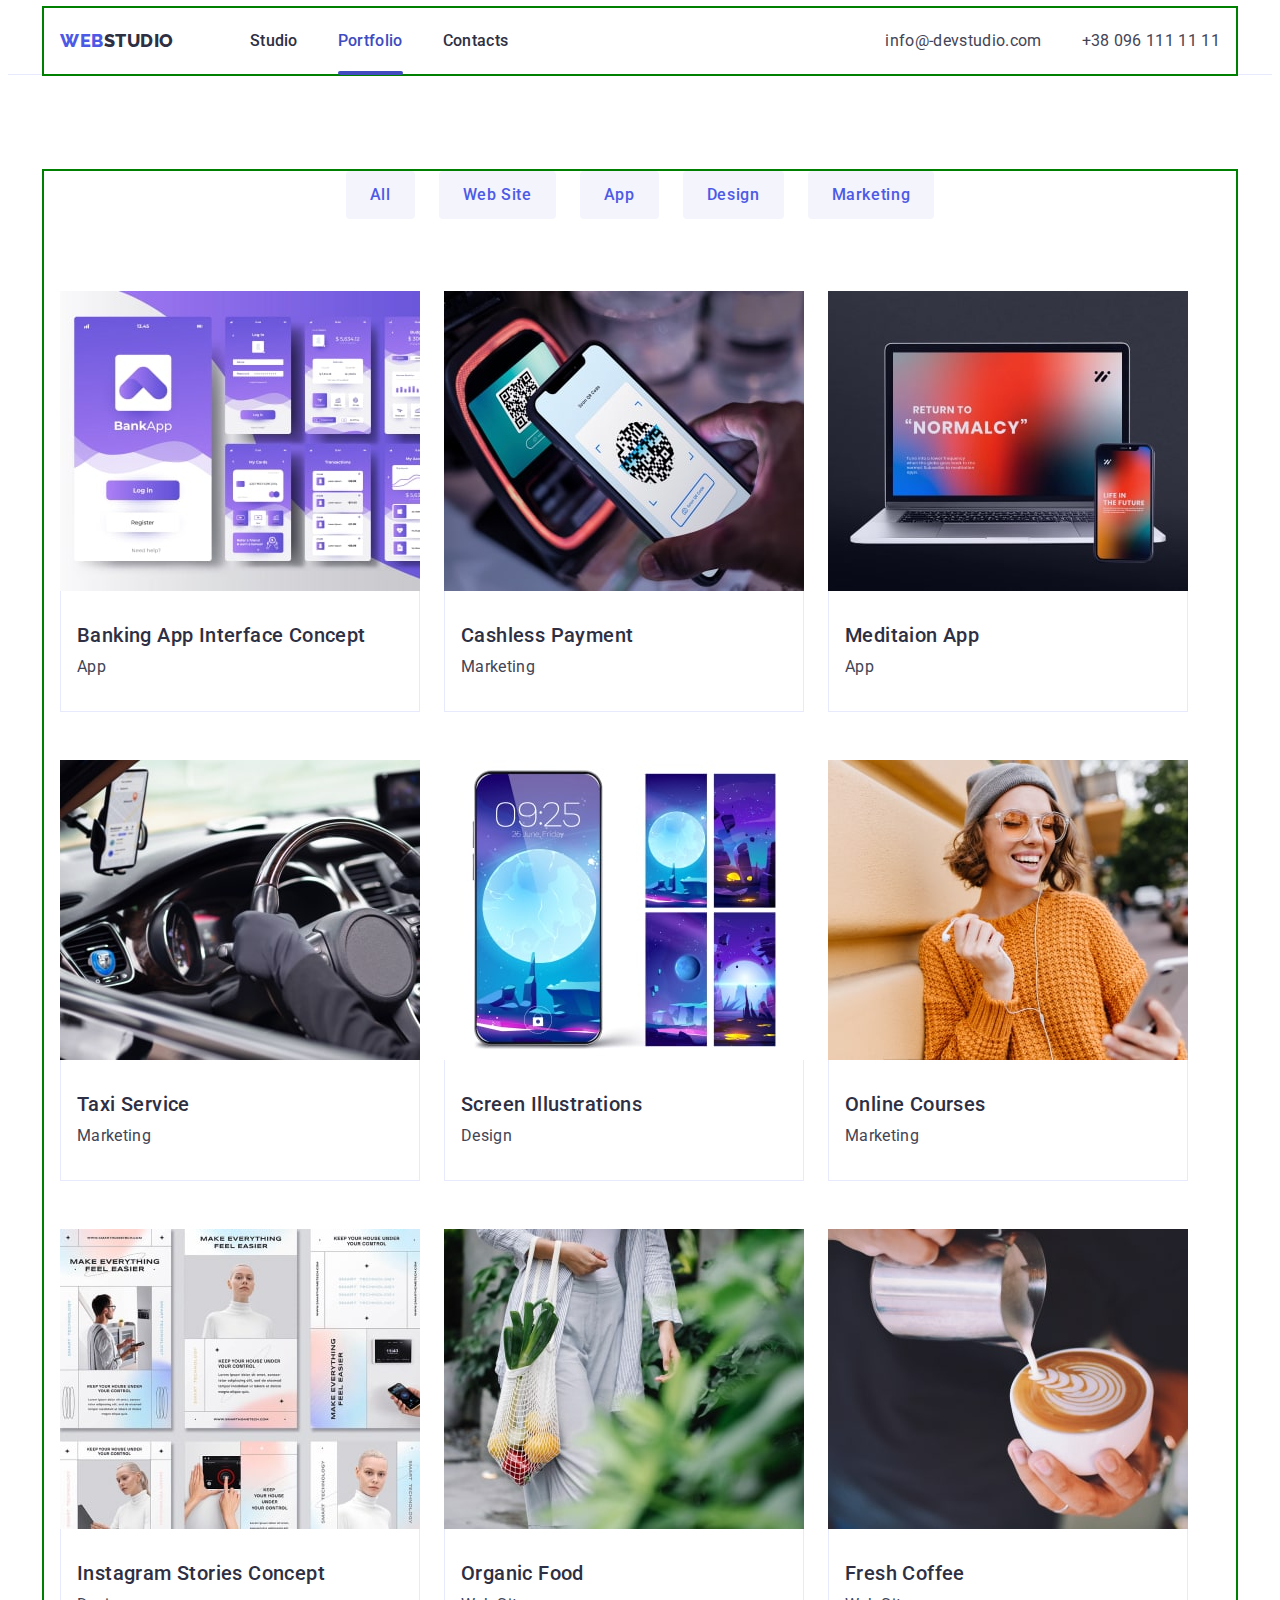
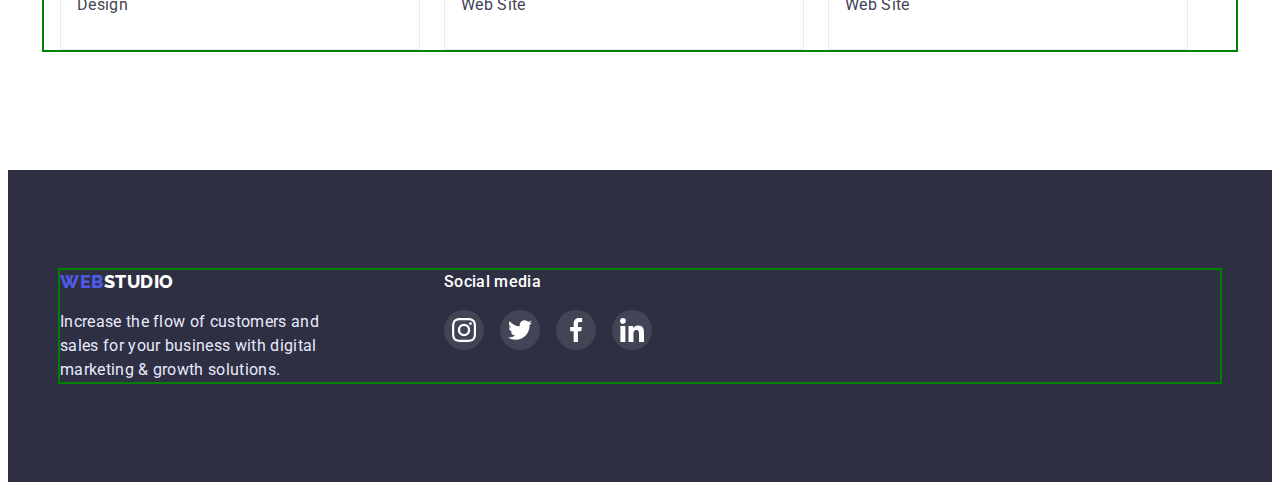
==== portfolio.html @ 38ca559e "footer mob-menu trouble" ====
<!DOCTYPE html>
<html lang="en">
  <head>
    <meta charset="UTF-8" />
    <meta http-equiv="X-UA-Compatible" content="IE=edge" />
    <meta name="viewport" content="width=device-width, initial-scale=1.0" />

    <link rel="preconnect" href="https://fonts.googleapis.com" />
    <link rel="preconnect" href="https://fonts.gstatic.com" crossorigin />
    <link
      href="https://fonts.googleapis.com/css2?family=Raleway:wght@800&family=Roboto:wght@400;500;700;900&display=swap"
      rel="stylesheet"
    />

    <title>PORTFOLIO</title>
    <link
      rel="stylesheet"
      href="https://cdnjs.cloudflare.com/ajax/libs/modern-normalize/1.1.0/modern-normalize.min.css"
      integrity="sha512-wpPYUAdjBVSE4KJnH1VR1HeZfpl1ub8YT/NKx4PuQ5NmX2tKuGu6U/JRp5y+Y8XG2tV+wKQpNHVUX03MfMFn9Q=="
      crossorigin="anonymous"
      referrerpolicy="no-referrer"
    />
    <link
      rel="stylesheet"
      href="https://cdnjs.cloudflare.com/ajax/libs/animate.css/4.1.1/animate.min.css"
    />
    <link rel="stylesheet" href="./css/style.css" />
  </head>

  <body>
    <!------------------------- Header -->
    <header class="header">
      <div class="container header-container">
        <nav class="header-nav">
          <a href="index.html" class="logo"
            >Web<span class="logo-text">Studio</span></a
          >
          <ul class="header-list">
            <li class="header-item">
              <a href="./index.html" class="nav-link">Studio</a>
            </li>
            <li class="header-item">
              <a href="./portfolio.html" class="nav-link active">Portfolio</a>
            </li>
            <li class="header-item">
              <a href="./index.html" class="nav-link">Contacts</a>
            </li>
          </ul>
        </nav>
        <address>
          <ul class="contacts">
            <li class="contacts-item">
              <a
                href="mailto:info@devstudio.com"
                class="contacts-link contacts-mail"
                >info@-devstudio.com</a
              >
            </li>
            <li class="contacts-item">
              <a href="tel:+380961111111" class="contacts-link"
                >+38 096 111 11 11</a
              >
            </li>
          </ul>
        </address>
      </div>
    </header>
    <main>
      <section class="portfolio">
        <!----------------------- Buttons -->
        <div class="container">
          <h1 hidden>our works</h1>
          <ul class="filter-list">
            <li class="filter-item">
              <button type="button" class="filter-btn">All</button>
            </li>
            <li class="filter-item">
              <button type="button" class="filter-btn">Web Site</button>
            </li>
            <li class="filter-item">
              <button type="button" class="filter-btn">App</button>
            </li>
            <li class="filter-item">
              <button type="button" class="filter-btn">Design</button>
            </li>
            <li class="filter-item">
              <button type="button" class="filter-btn">Marketing</button>
            </li>
          </ul>

          <!----------------------- Gallery -->

          <ul class="gallery-list">
            <li class="gallery-item">
              <a>
                <div class="magic-wrapper">
                  <img
                    src="./img/banking-app.jpg"
                    alt="Banking App Interface Concept"
                    width="360"
                    height="300"
                  />
                  <p class="magic-text">
                    14 Stylish and User-Friendly App Design Concepts · Task
                    Manager App · Calorie Tracker App · Exotic Fruit Ecommerce
                    App · Cloud Storage App
                  </p>
                </div>
                <div class="gallery-card">
                  <h2 class="gallery-title">Banking App Interface Concept</h2>
                  <p class="gallery-text">App</p>
                </div>
              </a>
            </li>
            <li class="gallery-item">
              <a>
                <div class="magic-wrapper">
                  <img
                    src="./img/Cashless-Payment.jpg"
                    alt="Cashless Payment"
                    width="360"
                    height="300"
                  />
                  <p class="magic-text">
                    14 Stylish and User-Friendly App Design Concepts · Task
                    Manager App · Calorie Tracker App · Exotic Fruit Ecommerce
                    App · Cloud Storage App
                  </p>
                </div>
                <div class="gallery-card">
                  <h2 class="gallery-title">Cashless Payment</h2>
                  <p class="gallery-text">Marketing</p>
                </div>
              </a>
            </li>
            <li class="gallery-item">
              <a
                ><div class="magic-wrapper">
                  <img
                    src="./img/Meditaion-App.jpg"
                    alt="РMeditaion App"
                    width="360"
                    height="300"
                  />
                  <p class="magic-text">
                    14 Stylish and User-Friendly App Design Concepts · Task
                    Manager App · Calorie Tracker App · Exotic Fruit Ecommerce
                    App · Cloud Storage App
                  </p>
                </div>
                <div class="gallery-card">
                  <h2 class="gallery-title">Meditaion App</h2>
                  <p class="gallery-text">App</p>
                </div>
              </a>
            </li>
            <li class="gallery-item">
              <a
                ><div class="magic-wrapper">
                  <img
                    src="./img/Taxi-Service.jpg"
                    alt="Taxi Service"
                    width="360"
                    height="300"
                  />
                  <p class="magic-text">
                    14 Stylish and User-Friendly App Design Concepts · Task
                    Manager App · Calorie Tracker App · Exotic Fruit Ecommerce
                    App · Cloud Storage App
                  </p>
                </div>
                <div class="gallery-card">
                  <h2 class="gallery-title">Taxi Service</h2>
                  <p class="gallery-text">Marketing</p>
                </div>
              </a>
            </li>
            <li class="gallery-item">
              <a
                ><div class="magic-wrapper">
                  <img
                    src="./img/Screen-Illustrations.jpg"
                    alt="Screen Illustrations"
                    width="360"
                    height="300"
                  />
                  <p class="magic-text">
                    14 Stylish and User-Friendly App Design Concepts · Task
                    Manager App · Calorie Tracker App · Exotic Fruit Ecommerce
                    App · Cloud Storage App
                  </p>
                </div>
                <div class="gallery-card">
                  <h2 class="gallery-title">Screen Illustrations</h2>
                  <p class="gallery-text">Design</p>
                </div>
              </a>
            </li>
            <li class="gallery-item">
              <a
                ><div class="magic-wrapper">
                  <img
                    src="./img/Online-Courses.jpg"
                    alt="Online Courses"
                    width="360"
                    height="300"
                  />
                  <p class="magic-text">
                    14 Stylish and User-Friendly App Design Concepts · Task
                    Manager App · Calorie Tracker App · Exotic Fruit Ecommerce
                    App · Cloud Storage App
                  </p>
                </div>
                <div class="gallery-card">
                  <h2 class="gallery-title">Online Courses</h2>
                  <p class="gallery-text">Marketing</p>
                </div>
              </a>
            </li>
            <li class="gallery-item">
              <a
                ><div class="magic-wrapper">
                  <img
                    src="./img/Instagram-Concept.jpg"
                    alt="Instagram Stories Concept"
                    width="360"
                    height="300"
                  />
                  <p class="magic-text">
                    14 Stylish and User-Friendly App Design Concepts · Task
                    Manager App · Calorie Tracker App · Exotic Fruit Ecommerce
                    App · Cloud Storage App
                  </p>
                </div>
                <div class="gallery-card">
                  <h2 class="gallery-title">Instagram Stories Concept</h2>
                  <p class="gallery-text">Design</p>
                </div>
              </a>
            </li>
            <li class="gallery-item">
              <a
                ><div class="magic-wrapper">
                  <img
                    src="./img/Organic-food.jpg"
                    alt="Organic Food"
                    width="360"
                    height="300"
                  />
                  <p class="magic-text">
                    14 Stylish and User-Friendly App Design Concepts · Task
                    Manager App · Calorie Tracker App · Exotic Fruit Ecommerce
                    App · Cloud Storage App
                  </p>
                </div>
                <div class="gallery-card">
                  <h2 class="gallery-title">Organic Food</h2>
                  <p class="gallery-text">Web Site</p>
                </div>
              </a>
            </li>
            <li class="gallery-item">
              <a
                ><div class="magic-wrapper">
                  <img
                    src="./img/Fresh-Coffee.jpg"
                    alt="Fresh Coffee"
                    width="360"
                    height="300"
                  />
                  <p class="magic-text">
                    14 Stylish and User-Friendly App Design Concepts · Task
                    Manager App · Calorie Tracker App · Exotic Fruit Ecommerce
                    App · Cloud Storage App
                  </p>
                </div>
                <div class="gallery-card">
                  <h2 class="gallery-title">Fresh Coffee</h2>
                  <p class="gallery-text">Web Site</p>
                </div>
              </a>
            </li>
          </ul>
        </div>
      </section>
    </main>
    <!------------------------- Footer -->
    <footer class="footer">
      <div class="container footer-deco">
        <div class="footer-logo-block">
          <a href="index.html" class="logo"
            >Web<span class="footer-logo">Studio</span>
          </a>
          <p class="footer-text">
            Increase the flow of customers and sales for your business with
            digital marketing & growth solutions.
          </p>
        </div>
        <div class="footer-social-block">
          <p class="footer-social">Social media</p>
          <ul class="footer-s-list">
            <li class="footer-s-item">
              <a class="footer-s-link footer-sl-color" href>
                <svg class="footer-s-icon" width="24" height="24">
                  <use href="./img/symbol-defs.svg#icon-instagram"></use>
                </svg>
              </a>
            </li>
            <li class="footer-s-item">
              <a class="footer-s-link footer-sl-color" href>
                <svg class="footer-s-icon" width="24" height="24">
                  <use href="./img/symbol-defs.svg#icon-twitter"></use>
                </svg>
              </a>
            </li>
            <li class="footer-s-item">
              <a class="footer-s-link footer-sl-color" href>
                <svg class="footer-s-icon" width="24" height="24">
                  <use href="./img/symbol-defs.svg#icon-facebook"></use>
                </svg>
              </a>
            </li>
            <li class="footer-s-item">
              <a class="footer-s-link footer-sl-color" href>
                <svg class="footer-s-icon" width="24" height="24">
                  <use href="./img/symbol-defs.svg#icon-linkedin"></use>
                </svg>
              </a>
            </li>
          </ul>
        </div>
      </div>
    </footer>
  </body>
</html>
---- css/style.css ----
h1,
h2,
h3,
h4,
h5,
h6,
p {
  margin: 0;
}
ul {
  margin: 0;
  padding-left: 0;
}
address {
  font-style: normal;
}
img {
  display: block;
  max-width: 100%;
  height: auto;
}
:root {
  --color-special-light: #ffffff;
  --main-bg-color: #2f303a;
  --secondary-bg-color: #f4f4fd;
  --footer-nav-color: #2e2f42;
  --footer-text: #e7e9fc;
  --logo-iris: #4d5ae5;
  --contacts-color: #434455;
  --accent-button: #404bbf;
  --light-slate: #8e8f99;
  --bg-color-footer-icon: rgba(255, 255, 255, 0.1);
  --modal-background: #fcfcfc;
  --input-border: rgba(33, 33, 33, 0.2);
  --input-color-text: rgba(117, 117, 117, 0.5);
  --input-policy-text: rgba(117, 117, 117, 1);
  --input-footer-border: rgba(255, 255, 255, 0.3);
}
body {
  background-color: var(--color-special-light);
  font-family: "Roboto", sans-serif;
  letter-spacing: 0.02em;
  color: var(--contacts-color);
}
.visually-hidden {
  position: absolute;
  width: 1px;
  height: 1px;
  margin: -1px;
  border: 0;
  padding: 0;
  white-space: nowrap;
  clip-path: inset(100%);
  clip: rect(0 0 0 0);
  overflow: hidden;
}
.container {
  width: 100%;
  padding-left: 16px;
  padding-right: 16px;
  margin: 0 auto;
  outline: 2px solid green;
}
.section {
  padding-top: 120px;
  padding-bottom: 120px;
}
.menu-container {
  display: flex;
  flex-direction: column;
  justify-content: space-between;
  height: 100%;
  display: block;
}

/* ---------------- header -------------------------------------- */
.header {
  border-bottom: 1px solid var(--footer-text);
}
.header-container {
  display: flex;
  justify-content: space-between;
  align-items: center;
}
.header-nav > .header-list {
  display: none;
}

.logo {
  font-family: "Raleway", sans-serif;
  font-weight: 800;
  font-size: 18px;
  line-height: 1.33;
  letter-spacing: 0.03em;
  color: var(--logo-iris);
  text-transform: uppercase;
  text-decoration: none;
  margin-right: 76px;
}
.logo-text {
  font-family: "Raleway", sans-serif;
  font-weight: 800;
  font-size: 18px;
  line-height: 1.33;
  letter-spacing: 0.03em;
  color: var(--footer-nav-color);
  text-transform: uppercase;
  text-decoration: none;
}
.header-list {
  list-style: none;
  display: flex;
  align-items: center;
  gap: 40px;
}
.nav-link {
  position: relative;
  display: block;
  padding: 24px 0;
  text-decoration: none;
  font-weight: 500;
  line-height: 1.14;
  letter-spacing: 0.02em;
  color: var(--footer-nav-color);
  transition: color 250ms cubic-bezier(0.32, 0, 0.67, 0);
}
.nav-link:is(:hover, :focus) {
  color: var(--accent-button);
}
.active {
  color: var(--accent-button);
}
.active::after {
  display: block;
  content: "";
  width: 100%;
  height: 4px;
  background-color: var(--accent-button);
  position: absolute;
  bottom: -1px;
  border-radius: 2px;
}
.nav-link.active {
  color: var(--accent-button);
}
address {
  display: none;
}
.contacts {
  list-style: none;
  display: flex;
  align-items: center;
}
.contacts-link {
  text-decoration: none;
  color: var(--contacts-color);
  font-weight: 400;
  line-height: 1.5;
  transition: color 250ms cubic-bezier(0.32, 0, 0.67, 0);
}
.contacts-link:is(:hover, :focus) {
  color: var(--accent-button);
}
.contacts-mail {
  margin-right: 40px;
}
/* ------------------- mobile menu ------------ */
.mobile-menu {
  width: 32px;
  height: 22px;
  background-color: transparent;
  border: none;
}
.mobile-menu-icon {
  stroke: var(--footer-nav-color);
  width: 32px;
  height: 22px;
}
.mobile-menu {
}
.mobile-menu-icon {
}
.header-menu {
  width: 100%;
  height: 100%;
  background-color: var(--color-special-light);
  position: fixed;
  top: 0;
  padding-top: 24px;
  padding-bottom: 24px;
}
.header-menu-close {
  position: absolute;
  cursor: pointer;
  top: 24px;
  right: 24px;
  width: 24px;
  height: 24px;
  background-color: var(--footer-text);
  border: 1px solid rgba(0, 0, 0, 0.1);
  border-radius: 50%;
  display: flex;
  align-items: center;
  justify-content: center;
  margin-left: auto;
  margin-bottom: 32px;
  transition: background-color 250ms cubic-bezier(0.32, 0, 0.67, 0);
}
.icon-close {
  transition: fill 250ms cubic-bezier(0.32, 0, 0.67, 0);
}
.header-menu-close:is(:hover, :focus) {
  background-color: var(--accent-button);
}
.header-menu-close:is(:hover, :focus) .icon-close {
  fill: var(--color-special-light);
}
.header-menu-list {
  list-style: none;
  display: flex;
  flex-direction: column;
  align-items: flex-start;
  margin-top: 80px;
  margin-left: 40px;
  gap: 40px;
  color: var(--contacts-color);
}
.header-menu-item {
  font-weight: 700;
  font-size: 36px;
  line-height: 1.11;
  letter-spacing: 0.02em;
  text-transform: capitalize;
}
.nav-link {
}
.active {
}
.menu-contacts {
  list-style: none;
  text-decoration: none;
  display: flex;
  flex-direction: column;
  align-items: flex-start;
  margin-top: 284px;
  margin-left: 40px;
  gap: 40px;
}
.menu-contacts-item {
  list-style: none;
  text-decoration: none;
  width: 100%;
}
.menu-contacts-link {
  text-decoration: none;
  color: var(--contacts-color);
  font-weight: 700;
  font-size: 36px;
  line-height: 1.11;
  letter-spacing: 0.02em;
  text-transform: capitalize;
  transition: color 250ms cubic-bezier(0.32, 0, 0.67, 0);
}
.menu-contacts-mail {
  font-weight: 500;
  font-size: 20px;
  line-height: 1.2;
  letter-spacing: 0.02em;
}
.contacts-link {
}
.menu-social-list {
  display: flex;
  list-style: none;
  text-decoration: none;
  justify-content: space-around;
  height: 40px;
  margin-top: 48px;
}
.menu-social-item {
}
.menu-social-link {
  text-decoration: none;
  height: 40px;
  width: 40px;
  display: inline-flex;
  justify-content: center;
  align-items: center;
  border-radius: 50%;
  background-color: rgba(255, 255, 255, 0.1);
  transition: background-color 250ms cubic-bezier(0.32, 0, 0.67, 0);
}
.menu-sl-color {
  background-color: var(--logo-iris);
  transition: background-color 250ms cubic-bezier(0.32, 0, 0.67, 0);
}
.social-icon-menu {
  fill: var(--color-special-light);
}
.menu-sl-color:is(:hover, :focus) {
  background-color: var(--accent-button);
}

/* ---------------footer------------- */

.footer {
  background-color: var(--footer-nav-color);
  padding: 96px 15px;
}
.footer-deco {
  display: flex;
  flex-direction: column;
  gap: 72px;
}
.footer-logo {
  font-family: "Raleway", sans-serif;
  font-weight: 800;
  font-size: 18px;
  line-height: 1.33;
  letter-spacing: 0.03em;
  color: var(--color-special-light);
  text-transform: uppercase;
  text-decoration: none;
}
.footer-text {
  line-height: 1.5;
  letter-spacing: 0.02em;
  color: var(--footer-text);
  width: 264px;
  margin-top: 16px;
}
.footer-logo-block {
  display: flex;
  align-items: flex-start;
  flex-direction: column;
  align-items: center;
}
.footer-logo-block > .logo {
  margin: 0 auto;
}
.footer-social-block {
  margin: 0 auto;
}
.footer-social {
  font-weight: 500;
  line-height: 1.5;
  color: var(--color-special-light);
  text-align: center;
}
.footer-s-list {
  display: flex;
  list-style: none;
  text-decoration: none;
  margin-top: 16px;
  gap: 16px;
}
.footer-s-link {
  text-decoration: none;
  height: 40px;
  width: 40px;
  display: inline-flex;
  justify-content: center;
  align-items: center;
  border-radius: 50%;
  background-color: rgba(255, 255, 255, 0.1);
  transition: background-color 250ms cubic-bezier(0.32, 0, 0.67, 0);
}
.footer-s-icon {
  fill: var(--color-special-light);
}

.footer-s-link:is(:hover, :focus) {
  background-color: #31d0aa;
}
.footer-field {
  display: flex;
  flex-direction: column;
  margin: 0 auto;
  width: 100%;
  gap: 16px;
}
.form-submit {
  display: flex;
  flex-direction: column;
  gap: 24px;
}

.footer-input {
  width: 100%;
  height: 40px;
  border: 1px solid var(--input-footer-border);
  border-radius: 4px;
  font-weight: 400;
  font-size: 12px;
  line-height: 2;
  letter-spacing: 0.04em;
  color: rgba(255, 255, 255, 0.6);
  background-color: transparent;
  padding-left: 16px;
  outline: transparent;
}
.footer-input::placeholder {
  font-weight: 400;
  font-size: 12px;
  line-height: 2;
  letter-spacing: 0.04em;
  color: rgba(255, 255, 255, 0.6);
}
.footer-btn {
  font-family: "Roboto", sans-serif;
  font-style: normal;
  font-weight: 500;
  font-size: 16px;
  line-height: 1.5;
  letter-spacing: 0.04em;
  width: 165px;
  height: 40px;
  color: var(--color-special-light);
  background: var(--logo-iris);
  cursor: pointer;
  border: none;
  padding: 8px 24px;
  border-radius: 4px;
  display: flex;
  flex-direction: row;
  margin: 0 auto;
  gap: 16px;
  transition: background 250ms cubic-bezier(0.32, 0, 0.67, 0);
  text-align: center;
}
.footer-btn:is(:hover, :focus) {
  background: var(--accent-button);
}

.footer-btn-icon {
}
.icon-tlgrm {
  fill: var(--color-special-light);
}
/* --------------- gallery ----------- */

.portfolio {
  padding-bottom: 120px;
  padding-top: 96px;
}
.filter-list {
  list-style: none;
  text-decoration: none;
  display: flex;
  gap: 24px;
  margin-bottom: 72px;
  justify-content: center;
}
.filter-btn {
  font-family: "Roboto", sans-serif;
  font-style: normal;
  font-weight: 500;
  font-size: 16px;
  line-height: 1.5;
  letter-spacing: 0.04em;
  color: #4d5ae5;
  background: #f4f4fd;
  border: none;
  border-radius: 4px;
  padding: 12px 24px;
  cursor: pointer;
  transition: color, box-shadow,
    background-color 250ms cubic-bezier(0.32, 0, 0.67, 0);
}
.filter-btn:is(:hover, :focus) {
  background-color: var(--accent-button);
  color: var(--color-special-light);
  box-shadow: 0px 3px 1px rgba(0, 0, 0, 0.1), 0px 2px 1px rgba(0, 0, 0, 0.08),
    0px 2px 2px rgba(0, 0, 0, 0.12);
}
.gallery-item {
  transition: box-shadow 250ms cubic-bezier(0.32, 0, 0.67, 0);
}
.gallery-item:hover .magic-text {
  transform: translateY(0);
  transition: transform 250ms cubic-bezier(0.32, 0, 0.67, 0);
}
.gallery-item:hover {
  box-shadow: 0px 1px 6px rgba(46, 47, 66, 0.08),
    0px 1px 1px rgba(46, 47, 66, 0.16), 0px 2px 1px rgba(46, 47, 66, 0.08);
}
.magic-wrapper {
  position: relative;
  overflow: hidden;
}
.magic-text {
  position: absolute;
  top: 0;
  line-height: 1.5;
  letter-spacing: 0.02em;
  color: var(--secondary-bg-color);
  background-color: var(--logo-iris);
  background-blend-mode: soft-light;
  padding: 40px 32px;
  height: 100%;
  transform: translateY(100%);
  transition: transform 250ms cubic-bezier(0.4, 0, 0.2, 1);
  overflow: auto;
  /* transition-timing-function: cubic-bezier(0.4, 0, 0.2, 1); */
}

.gallery-list {
  list-style: none;
  display: flex;
  flex-wrap: wrap;
  gap: 24px;
}
.gallery-item:nth-child(n + 4) {
  margin-top: 24px;
}
.gallery-title {
  font-weight: 500;
  font-size: 20px;
  line-height: 1.2;
  letter-spacing: 0.02em;
  color: var(--footer-nav-color);
  margin-bottom: 8px;
}
.gallery-text {
  line-height: 1.5;
  color: var(--contacts-color);
}
.gallery-card {
  padding: 32px 0 32px 16px;
  border: 1px solid var(--footer-text);
  border-top: none;
}

/* -------------------------- Hero ------------------------------------ */

.hero {
  width: 428px;
  height: 432px;
  margin-left: auto;
  margin-right: auto;
  background-image: linear-gradient(
      0deg,
      rgba(46, 47, 66, 0.7),
      rgba(46, 47, 66, 0.7)
    ),
    url(../img/bg-mob-1.jpeg);
  background-color: var(--footer-nav-color);
  background-repeat: no-repeat;
  background-size: cover;
  background-position: center;
  padding: 112px 0;
}
@media (min-device-pixel-ratio: 2),
  (min-resolution: 192dpi),
  (min-resolution: 2dppx) {
  .hero {
    background-image: linear-gradient(
        0deg,
        rgba(46, 47, 66, 0.7),
        rgba(46, 47, 66, 0.7)
      ),
      url(../img/bg-mob-2.jpeg);
  }
}

.hero-title {
  font-weight: 700;
  font-size: 36px;
  line-height: 1.11;
  letter-spacing: 0.02em;
  color: var(--color-special-light);
  width: 320px;
  text-align: center;
  text-transform: capitalize;
  margin-left: auto;
  margin-right: auto;
  margin-bottom: 72px;
}
.hero-btn {
  font-family: "Roboto", sans-serif;
  font-style: normal;
  font-weight: 500;
  font-size: 16px;
  line-height: 1.5;
  letter-spacing: 0.04em;
  color: var(--color-special-light);
  background: var(--logo-iris);
  cursor: pointer;
  border: none;
  padding: 16px 32px;
  border-radius: 4px;
  display: block;
  margin: 0 auto;
  transition: background 250ms cubic-bezier(0.32, 0, 0.67, 0);
}
.hero-btn:is(:hover, :focus) {
  background: var(--accent-button);
}
/* ---------- features -------------- */

.features-list {
  display: flex;
  flex-direction: column;
  gap: 72px;
}
.features-item {
  list-style: none;
  width: 100%;
}
.features-title {
  margin: 0 auto;
  margin-bottom: 8px;
  font-weight: 700;
  font-size: 36px;
  line-height: 1.11;
  letter-spacing: 0.02em;
  color: var(--footer-nav-color);
  text-align: center;
}
.features-text {
  font-weight: 500;
  font-size: 16px;
  line-height: 1.5;
  letter-spacing: 0.02em;
  color: var(--contacts-color);
}

/* ------------ services ----------- */

.services {
  padding-bottom: 120px;
}
.title {
  font-weight: 700;
  font-size: 36px;
  line-height: 1.11;
  letter-spacing: 0.02em;
  color: var(--footer-nav-color);
  margin-bottom: 72px;
  text-align: center;
}
.services-list {
  list-style: none;
  text-decoration: none;
  display: flex;
  justify-content: space-between;
}

/*------------------ team ------------*/

.team {
  background: var(--secondary-bg-color);
  padding-top: 96px;
  padding-bottom: 128px;
}
.team-list {
  text-decoration: none;
  list-style: none;
  display: flex;
  /* ------m0-m1-------- */
  flex-direction: column;
  justify-content: space-between;
  gap: 72px;
}
.team-item {
  max-width: 264px;
  max-height: 428px;
  background: var(--color-special-light);
  box-shadow: 0px 1px 6px rgba(46, 47, 66, 0.08),
    0px 1px 1px rgba(46, 47, 66, 0.16), 0px 2px 1px rgba(46, 47, 66, 0.08);
  border-radius: 0px 0px 4px 4px;
  margin: 0 auto;
}
.team-img {
  align-items: center;
}
.team-text {
  padding: 32px 16px;
}
.team-names {
  font-weight: 500;
  font-size: 20px;
  line-height: 1.2;
  letter-spacing: 0.02em;
  color: var(--footer-nav-color);
  margin-bottom: 8px;
  text-align: center;
}
.team-prof {
  line-height: 1.5;
  letter-spacing: 0.02em;
  text-align: center;
  margin-bottom: 8px;
}
.social-list {
  display: flex;
  list-style: none;
  text-decoration: none;
  justify-content: space-between;
  height: 40px;
  gap: 24px;
}

.social-link {
  text-decoration: none;
  height: 40px;
  width: 40px;
  display: inline-flex;
  justify-content: center;
  align-items: center;
  border-radius: 50%;
  /* background-color: var(--logo-iris); */
}
.team-sl-color {
  background-color: var(--logo-iris);
  transition: background-color 250ms cubic-bezier(0.32, 0, 0.67, 0);
}

.social-icon {
  fill: var(--color-special-light);
}
.team-sl-color:is(:hover, :focus) {
  background-color: var(--accent-button);
}

/*------------------ Customers --------- */
.customers {
  padding-top: 96px;
  padding-bottom: 96px;
}
.customers-list {
  display: flex;
  flex-wrap: wrap;
  row-gap: 72px;
  column-gap: 16px;
  list-style: none;
  text-decoration: none;
  justify-content: center;
}
.cust-beauty {
  width: 190px;
  height: 88px;
  display: flex;
  justify-content: center;
  align-items: center;
  border: 1px solid var(--light-slate);
  border-radius: 4px;
  transition: border-color 250ms cubic-bezier(0.32, 0, 0.67, 0);
}
.cust-icons {
  fill: var(--light-slate);
  transition: fill 250ms cubic-bezier(0.32, 0, 0.67, 0);
}
.cust-beauty:is(:hover, :focus) {
  border-color: var(--accent-button);
}
.cust-beauty:is(:hover, :focus) .cust-icons {
  fill: var(--accent-button);
}

/* -------------------modal--------------------------- */
.backdrop {
  position: fixed;
  top: 0;
  width: 100%;
  height: 100%;
  background-color: rgba(46, 47, 66, 0.4);
  transition: opacity 250ms cubic-bezier(0.32, 0, 0.67, 0),
    visibility 250ms cubic-bezier(0.32, 0, 0.67, 0);
}

.modal {
  position: absolute;

  top: 50%;
  left: 50%;
  transform: translate(-50%, -50%) scale(1);
  transition: transform 250ms cubic-bezier(0.32, 0, 0.67, 0);
  width: 408px;
  height: 584px;
  background-color: var(--modal-background);
  border-radius: 4px;
  padding: 72px 24px 24px 24px;
  color: var(--light-slate);
}
.backdrop.is-hidden .modal {
  transform: translate(-50%, -50%) scale(0);
}
.modal-close {
  position: absolute;
  cursor: pointer;
  top: 24px;
  right: 24px;
  width: 24px;
  height: 24px;
  background-color: var(--footer-text);
  border: 1px solid rgba(0, 0, 0, 0.1);
  border-radius: 50%;
  display: flex;
  align-items: center;
  justify-content: center;
  margin-left: auto;
  transition: background-color 250ms cubic-bezier(0.32, 0, 0.67, 0);
}
.icon-close {
  transition: fill 250ms cubic-bezier(0.32, 0, 0.67, 0);
}
.is-hidden {
  opacity: 0;
  visibility: hidden;
  pointer-events: none;
}
.modal-close:is(:hover, :focus) {
  background-color: var(--accent-button);
}
.modal-close:is(:hover, :focus) .icon-close {
  fill: var(--color-special-light);
}
.modal-title {
  font-weight: 500;
  line-height: 1.5;
  text-align: center;
  letter-spacing: 0.02em;
  color: var(--footer-nav-color);
  margin-bottom: 16px;
}
.modal-field {
  margin-bottom: 8px;
}
.modal-label {
  display: block;
}
.modal-lable,
.modal-comment {
  font-size: 12px;
  line-height: 1.17;
  letter-spacing: 0.04em;
  color: var(--light-slate);
  margin-bottom: 4px;
}
.modal-input {
  width: 100%;
  height: 40px;
  border: 1px solid var(--input-border);
  border-radius: 4px;
  background-color: transparent;
  padding-left: 38px;
  outline: transparent;
}
.modal-input:focus {
  border-color: var(--logo-iris);
}
.modal-input:focus + .modal-icon {
  fill: var(--logo-iris);
}
.modal-input::placeholder,
.modal-textarea::placeholder {
  font-family: "Roboto";
  font-style: normal;
  font-weight: 400;
  font-size: 12px;
  line-height: 1.33;
  letter-spacing: 0.04em;
  color: var(--input-color-text);
}
.modal-textarea {
  display: block;
  margin-bottom: 16px;
  width: 100%;
  height: 120px;
  border: 1px solid var(--input-border);
  border-radius: 4px;
  background-color: transparent;
  padding-left: 16px;
  padding-top: 8px;
  outline: transparent;
  resize: none;
}
.modal-textarea:focus {
  border-color: var(--logo-iris);
  fill: var(--logo-iris);
  transition: background-color 250ms cubic-bezier(0.32, 0, 0.67, 0);
}
.policy-link {
  list-style: none;
  text-decoration: underline;
  margin-left: 4px;
  color: var(--logo-iris);
}
.input-wrap {
  position: relative;
}
.modal-icon-person:hover {
  fill: var(--logo-iris);
  transition: fill 250ms cubic-bezier(0.32, 0, 0.67, 0);
}
.modal-icon-phone:hover {
  fill: var(--logo-iris);
  transition: fill 250ms cubic-bezier(0.32, 0, 0.67, 0);
}
.modal-icon-letter:hover {
  fill: var(--logo-iris);
  transition: fill 250ms cubic-bezier(0.32, 0, 0.67, 0);
}
.modal-icon-person {
  position: absolute;
  left: 16px;
  top: 50%;
  transform: translateY(-50%);
  fill: var(--footer-nav-color);
}
.modal-icon-phone {
  position: absolute;
  left: 16px;
  top: 50%;
  transform: translateY(-50%);
  fill: var(--footer-nav-color);
}
.modal-icon-letter {
  position: absolute;
  left: 16px;
  top: 50%;
  transform: translateY(-50%);
  fill: var(--footer-nav-color);
}
.modal-submit {
  font-style: normal;
  font-weight: 500;
  font-size: 16px;
  line-height: 1.88;
  letter-spacing: 0.04em;
  color: var(--color-special-light);
  background: var(--logo-iris);
  cursor: pointer;
  border: none;
  width: 169px;
  min-height: 56px;
  padding: 16px 32px;
  border-radius: 4px;
  display: block;
  margin: 0 auto;
  box-shadow: 0px 4px 4px rgba(0, 0, 0, 0.15);
  text-align: center;
  /* margin-bottom: 24px; */
  /* align-items: center; */
}
.modal-submit:is(:hover, :focus) {
  color: var(--color-special-light);
  background: var(--accent-button);
  transition: transform 250ms cubic-bezier(0.32, 0, 0.67, 0);
}
.policy-text {
  box-sizing: border-box;
  font-size: 12px;
  line-height: 1.33;
  letter-spacing: 0.04em;
  color: var(--input-policy-text);
  display: flex;
}
.policy-text span {
  width: 16px;
  height: 16px;
  border: 1.25px solid var(--footer-nav-color);
  border-radius: 2px;
  margin-right: 8px;
  display: flex;
  align-items: center;
  justify-content: center;
  fill: transparent;
}
.modal-check:checked + .policy-text span {
  border: none;
  background-color: var(--logo-iris);
  fill: var(--secondary-bg-color);
}
.modal-check:focus + .policy-text span {
  border-color: var(--logo-iris);
}
@media screen and (min-width: 480px) {
  .container {
    max-width: 460px;
  }
  .header-nav > .header-list {
    display: none;
  }
  address {
    display: none;
  }
  .services {
    display: none;
  }
}

@media screen and (min-width: 768px) {
  .container {
    max-width: 768px;
  }
  .header-nav > .header-list {
    display: block;
    display: flex;
    align-items: center;
    justify-content: space-between;
  }
  address {
    display: block;
  }
  /* hero */
  .hero {
    min-width: 768px;
    height: 436px;
    background-image: linear-gradient(
        0deg,
        rgba(46, 47, 66, 0.7),
        rgba(46, 47, 66, 0.7)
      ),
      url(../img/hero-bg-tablet1.jpeg);
  }
  @media (min-device-pixel-ratio: 2),
    (min-resolution: 192dpi),
    (min-resolution: 2dppx) {
    .hero {
      background-image: linear-gradient(
          0deg,
          rgba(46, 47, 66, 0.7),
          rgba(46, 47, 66, 0.7)
        ),
        url(../img/hero-bg-tablet2.jpeg);
    }
  }
  .hero-title {
    font-size: 56px;
    line-height: 1.07;
    width: 496px;
    margin-bottom: 40px;
  }
  /* features tablet */
  .features-list {
    flex-wrap: wrap;
    flex-direction: row;
    column-gap: 24px;
    row-gap: 72px;
  }
  .features-item {
    width: 356px;
  }
  .features-title {
    text-align: start;
  }
  .services {
    display: none;
  }
  /* customers tablet */
  .transform-version {
    max-width: 584px;
  }

  .customers-list {
    min-width: 552px;
  }
  .cust-beauty {
    width: 168px;
    height: 88px;
  }
  /* team tablet */
  .team {
    padding-bottom: 104px;
  }
  .team-list {
    flex-wrap: wrap;
    flex-direction: row;
    justify-content: center;
    row-gap: 64px;
    column-gap: 24px;
    margin-right: 0;
    margin-left: 0;
  }
  .team-item {
    margin: 0;
  }
  /* footer */
  .footer {
    padding-top: 96px;
    padding-bottom: 96px;
  }
  .footer-deco {
    flex-direction: row;
    flex-wrap: wrap;
    row-gap: 72px;
    column-gap: 24px;
    padding-left: 108px;
  }
  .footer-logo-block {
    display: flex;
    align-items: flex-start;
    flex-direction: column;
    align-items: start;
    width: 264px;
  }
  .footer-logo-block > .logo {
    margin: 0;
  }
  .footer-social-block {
    width: 208px;
    margin: 0;
  }
  .footer-social {
    text-align: start;
  }
  .footer-field {
    width: 453px;
    margin: 0;
  }
  .form-submit {
    flex-direction: row;
    gap: 24px;
  }
}

@media screen and (min-width: 1199px) {
  .container {
    max-width: 1160px;
  }
  .header-nav {
    display: block;
    display: flex;
    align-items: center;
    justify-content: space-between;
  }
  address {
    display: block;
  }
  /* hero */
  .hero {
    width: 1440px;
    height: 600px;
    margin-left: auto;
    margin-right: auto;
    background-image: linear-gradient(
        0deg,
        rgba(46, 47, 66, 0.7),
        rgba(46, 47, 66, 0.7)
      ),
      url(../img/bg-mob-1.jpeg);
    @media (min-device-pixel-ratio: 2),
      (min-resolution: 192dpi),
      (min-resolution: 2dppx) {
      .hero {
        background-image: linear-gradient(
            0deg,
            rgba(46, 47, 66, 0.7),
            rgba(46, 47, 66, 0.7)
          ),
          url(../img/people-office-2x.jpeg);
      }
    }
    background-color: var(--footer-nav-color);
    background-repeat: no-repeat;
    background-size: cover;
    background-position: center;
    padding: 188px 0;
  }
  /* features desk */
  .features-list {
    flex-wrap: nowrap;
    flex-direction: row;
    column-gap: 24px;
  }
  .features-item {
    width: 264px;
  }
  .features-item::before {
    display: block;
    content: "";
    height: 112px;
    background-color: var(--secondary-bg-color);
    background-size: 64px 64px;
    background-repeat: no-repeat;
    background-position: center;
  }
  .icon-antenna::before {
    background-image: url(../img/antenna.svg);
  }
  .icon-clock::before {
    background-image: url(../img/clock.svg);
  }
  .icon-diagram::before {
    background-image: url(../img/diagram.svg);
  }
  .icon-astronaut::before {
    background-image: url(../img/astronaut.svg);
  }
  .features-title {
    text-align: start;
    margin: 8px auto;
    font-weight: 500;
    font-size: 20px;
    line-height: 1.2;
    letter-spacing: 0.02em;
  }
  .features-text {
    font-weight: 400;
    line-height: 1.5;
    letter-spacing: 0.02em;
    margin-top: 8px;
  }
  .services {
    display: block;
  }
  /* customers desk */
  .customers {
    padding-top: 120px;
    padding-bottom: 120px;
  }
  .customers-list {
    justify-content: space-between;
  }
  .cust-beauty {
    width: 168px;
    height: 88px;
  }
  /* team desk */
  .team {
    padding-top: 120px;
    padding-bottom: 120px;
  }
  .team-list {
    flex-wrap: wrap;
    flex-direction: row;
    justify-content: center;
    gap: 24px;
    margin: 0 auto;
  }
  /* footer */
  .footer {
    padding-top: 100px;
    padding-bottom: 100px;
  }
  .footer-deco {
    flex-direction: row;
    padding: 0;
    gap: 80px;
  }
  .footer-logo-block {
    margin-right: 40px;
  }
  .footer-text {
    font-size: 16px;
  }
}
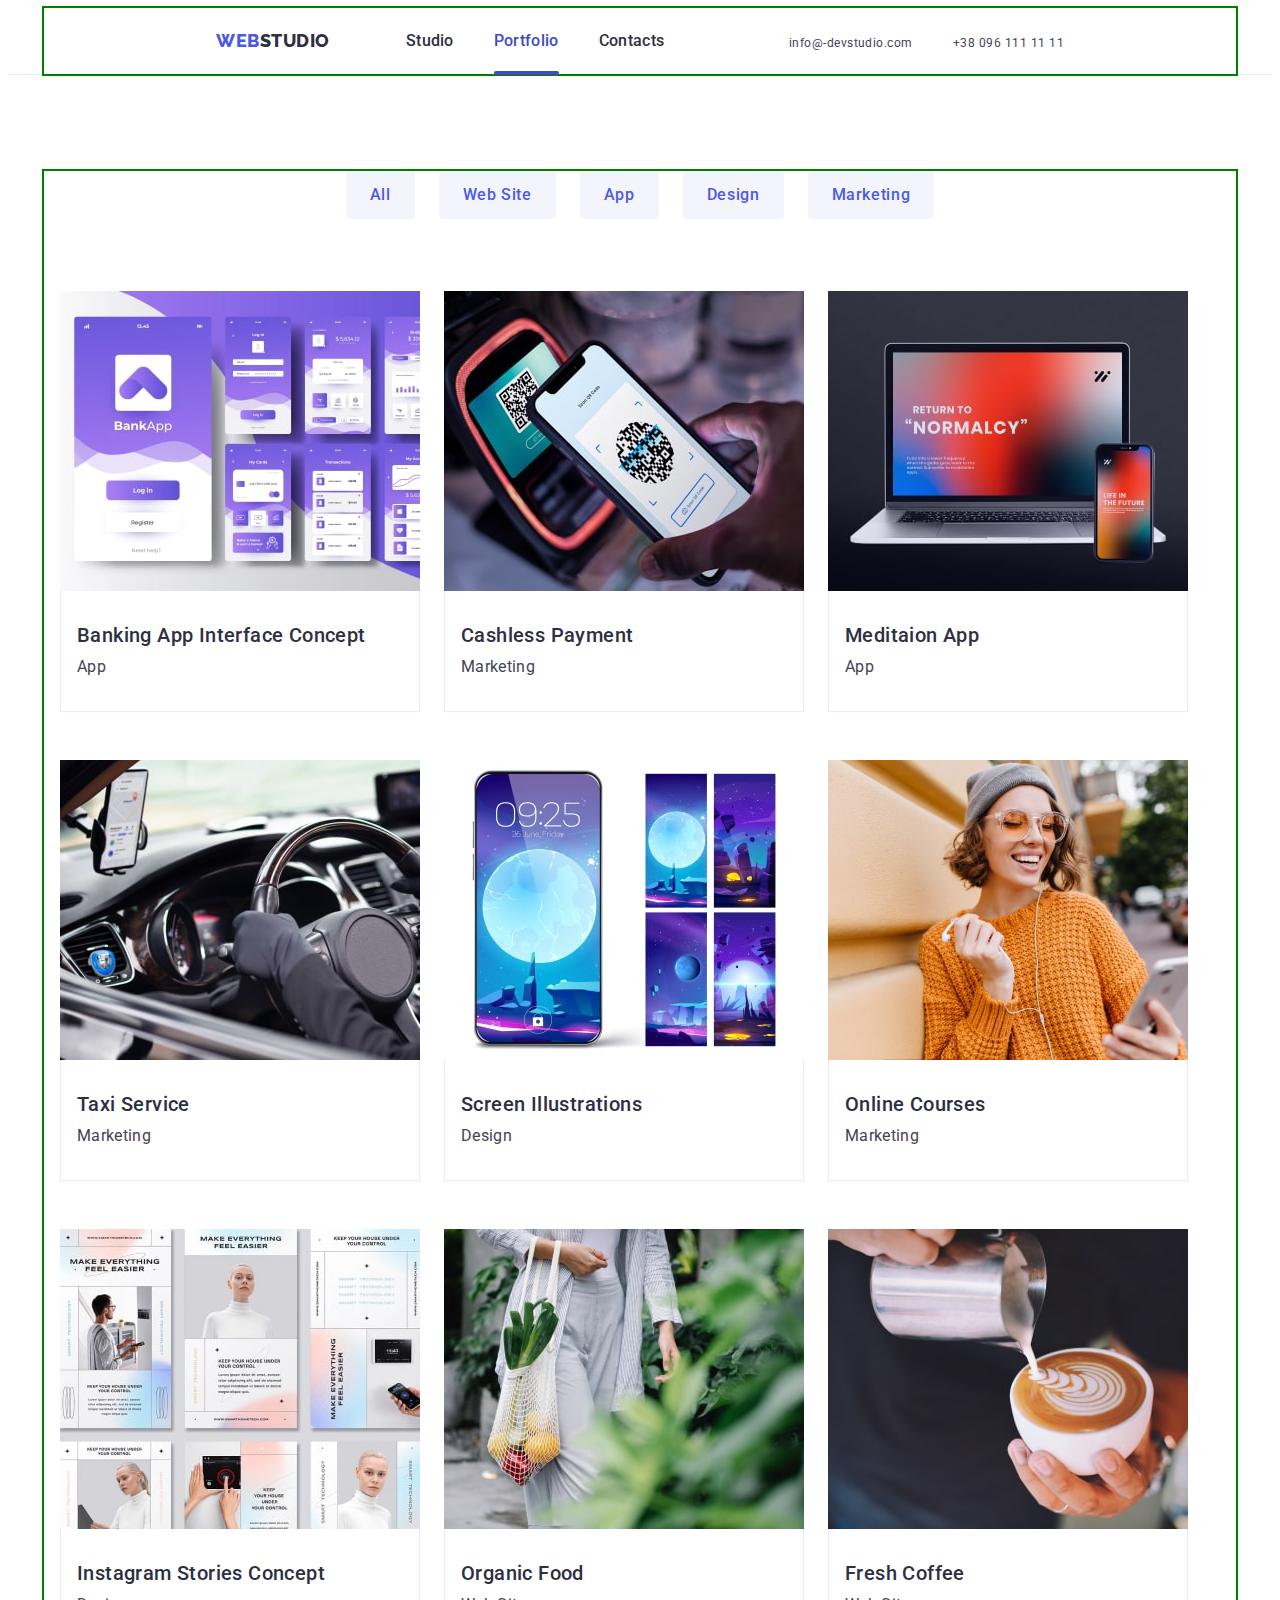
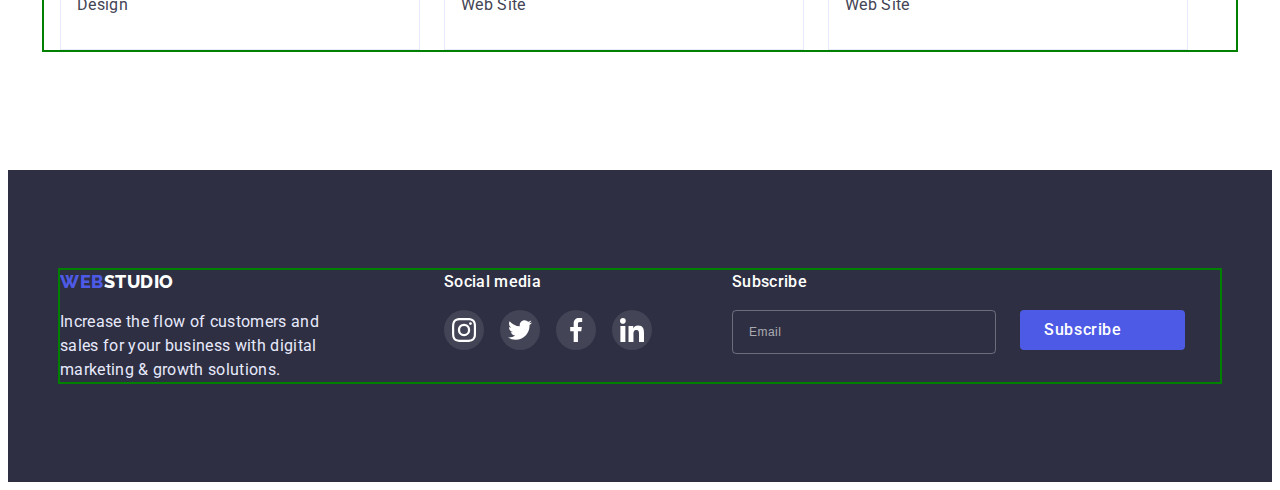
==== commit efcbcece: "after you but not to finish" ====
--- a/portfolio.html
+++ b/portfolio.html
@@ -329,7 +329,27 @@
             </li>
           </ul>
         </div>
+        <div class="footer-field">
+          <p class="footer-social">Subscribe</p>
+          <form action="#" class="form-submit">
+            <input
+              type="email"
+              name="user-mail"
+              class="footer-input"
+              placeholder="Email"
+              required
+              pattern="[a-z0-9._%+-]+@[a-z0-9.-]+.[a-z]{2,4}"
+            />
+            <button type="submit" class="footer-btn" data-modal-open>
+              Subscribe
+              <svg class="icon-tlgrm" width="24" height="24">
+                <use href="./img/sym-defs-modal.svg#icon-tlgrm"></use>
+              </svg>
+            </button>
+          </form>
+        </div>
       </div>
     </footer>
+    <script src="./js/menu.js"></script>
   </body>
 </html>
--- a/css/style.css
+++ b/css/style.css
@@ -75,12 +75,15 @@
 
 /* ---------------- header -------------------------------------- */
 .header {
+  width: 100%;
   border-bottom: 1px solid var(--footer-text);
 }
 .header-container {
   display: flex;
   justify-content: space-between;
   align-items: center;
+  padding-top: 24px;
+  padding-bottom: 24px;
 }
 .header-nav > .header-list {
   display: none;
@@ -232,17 +235,24 @@
   letter-spacing: 0.02em;
   text-transform: capitalize;
 }
-.nav-link {
-}
-.active {
-}
+.nav-link-menu {
+  list-style: none;
+  text-decoration: none;
+  font-weight: 700;
+  font-size: 36px;
+  line-height: 1.11;
+  letter-spacing: 0.02em;
+  text-transform: capitalize;
+  color: var(--footer-nav-color);
+}
+
 .menu-contacts {
   list-style: none;
   text-decoration: none;
   display: flex;
   flex-direction: column;
   align-items: flex-start;
-  margin-top: 284px;
+  margin-top: 84px;
   margin-left: 40px;
   gap: 40px;
 }
@@ -250,6 +260,9 @@
   list-style: none;
   text-decoration: none;
   width: 100%;
+}
+.menu-contacts:first-child {
+  color: var(--accent-button);
 }
 .menu-contacts-link {
   text-decoration: none;
@@ -534,7 +547,7 @@
 /* -------------------------- Hero ------------------------------------ */
 
 .hero {
-  width: 428px;
+  min-width: 428px;
   height: 432px;
   margin-left: auto;
   margin-right: auto;
@@ -628,6 +641,7 @@
 /* ------------ services ----------- */
 
 .services {
+  display: none;
   padding-bottom: 120px;
 }
 .title {
@@ -729,6 +743,7 @@
   padding-bottom: 96px;
 }
 .customers-list {
+  max-width: 396px;
   display: flex;
   flex-wrap: wrap;
   row-gap: 72px;
@@ -776,8 +791,8 @@
   left: 50%;
   transform: translate(-50%, -50%) scale(1);
   transition: transform 250ms cubic-bezier(0.32, 0, 0.67, 0);
-  width: 408px;
-  height: 584px;
+  width: 392px;
+  height: 586px;
   background-color: var(--modal-background);
   border-radius: 4px;
   padding: 72px 24px 24px 24px;
@@ -830,7 +845,7 @@
 .modal-label {
   display: block;
 }
-.modal-lable,
+.modal-label,
 .modal-comment {
   font-size: 12px;
   line-height: 1.17;
@@ -939,6 +954,7 @@
   border-radius: 4px;
   display: block;
   margin: 0 auto;
+  margin-top: 24px;
   box-shadow: 0px 4px 4px rgba(0, 0, 0, 0.15);
   text-align: center;
   /* margin-bottom: 24px; */
@@ -995,14 +1011,46 @@
   .container {
     max-width: 768px;
   }
+  .header-container {
+    flex-direction: row;
+    padding: 0 16px;
+  }
+  .header-nav {
+    display: flex;
+    flex-direction: row;
+    align-items: center;
+  }
   .header-nav > .header-list {
     display: block;
     display: flex;
     align-items: center;
     justify-content: space-between;
   }
+  .logo {
+    margin-right: 0;
+  }
+  .header-list {
+    margin-left: 120px;
+  }
   address {
     display: block;
+  }
+  .contacts {
+    flex-direction: column;
+    align-items: flex-end;
+  }
+  .contacts-link {
+    font-size: 12px;
+    line-height: 1.17;
+    letter-spacing: 0.04em;
+  }
+  .contacts-mail {
+    margin-right: 0;
+  }
+  .header-menu,
+  .menu-container,
+  .mobile-menu {
+    display: none;
   }
   /* hero */
   .hero {
@@ -1077,6 +1125,10 @@
   .team-item {
     margin: 0;
   }
+  .modal {
+    width: 408px;
+    height: 586px;
+  }
   /* footer */
   .footer {
     padding-top: 96px;
@@ -1120,6 +1172,39 @@
   .container {
     max-width: 1160px;
   }
+  .header-container {
+    flex-direction: row;
+    padding: 0 16px;
+  }
+
+  .header-nav > .header-list {
+    display: block;
+    display: flex;
+    align-items: center;
+    justify-content: space-between;
+  }
+  .logo {
+    margin-left: 156px;
+  }
+  .header-list {
+    margin-left: 76px;
+  }
+  address {
+    display: block;
+  }
+  .contacts {
+    flex-direction: row;
+    align-items: flex-end;
+    margin-right: 156px;
+  }
+  .contacts-link {
+    font-size: 12px;
+    line-height: 1.17;
+    letter-spacing: 0.04em;
+  }
+  .contacts-mail {
+    margin-right: 40px;
+  }
   .header-nav {
     display: block;
     display: flex;
@@ -1131,8 +1216,7 @@
   }
   /* hero */
   .hero {
-    width: 1440px;
-    height: 600px;
+    max-width: 1440px;
     margin-left: auto;
     margin-right: auto;
     background-image: linear-gradient(
@@ -1212,6 +1296,7 @@
     padding-bottom: 120px;
   }
   .customers-list {
+    flex-wrap: nowrap;
     justify-content: space-between;
   }
   .cust-beauty {
@@ -1246,4 +1331,8 @@
   .footer-text {
     font-size: 16px;
   }
-}
+  .modal {
+    width: 408px;
+    height: 584px;
+  }
+}
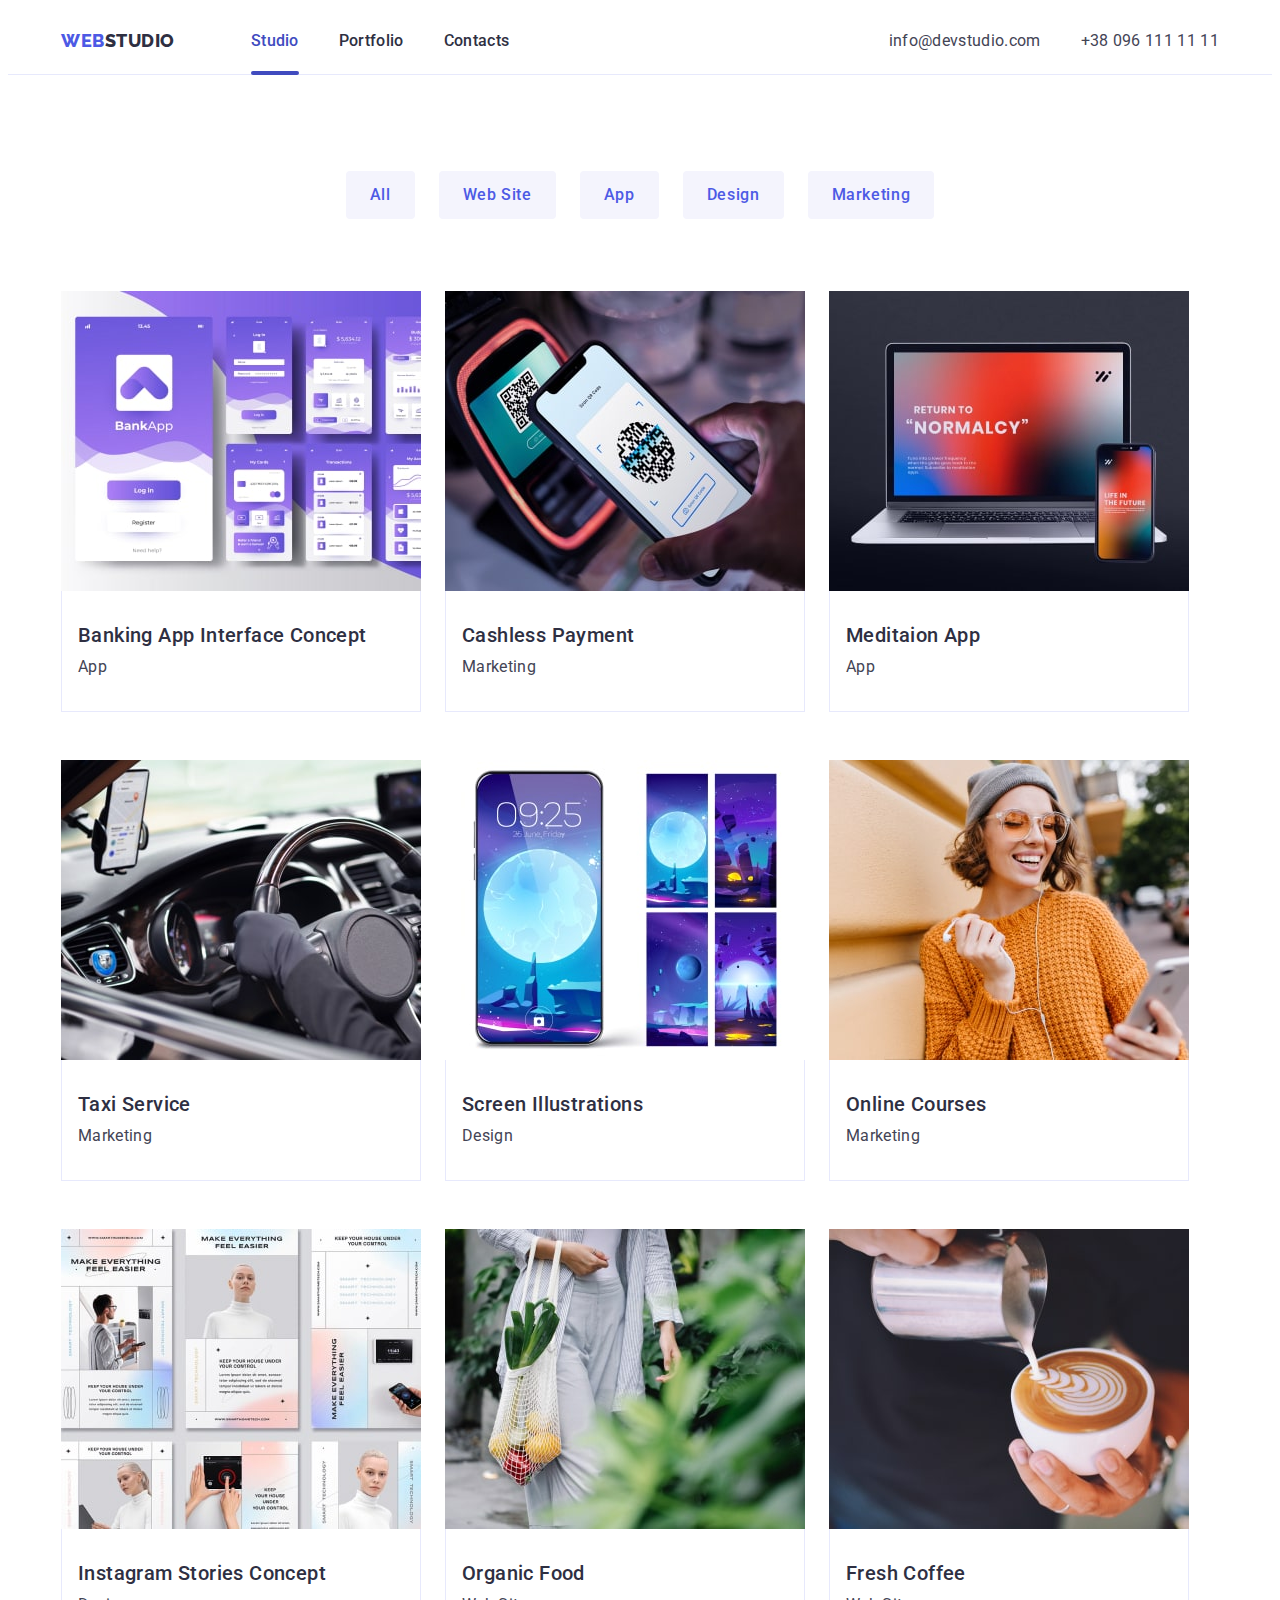
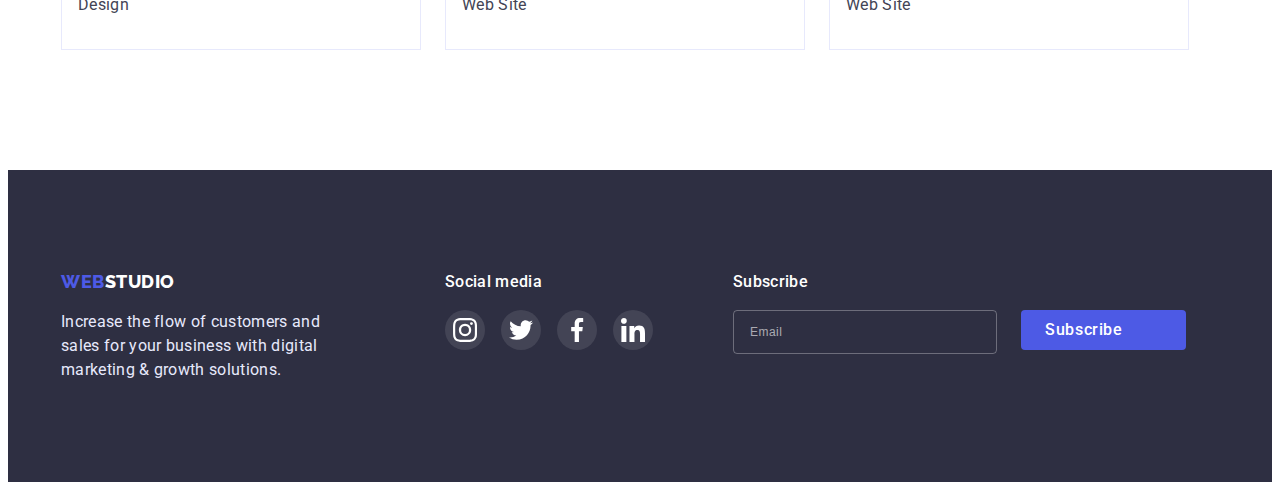
==== commit 9d63622f: "vsyooo" ====
--- a/portfolio.html
+++ b/portfolio.html
@@ -37,10 +37,10 @@
           >
           <ul class="header-list">
             <li class="header-item">
-              <a href="./index.html" class="nav-link">Studio</a>
+              <a href="./index.html" class="nav-link active">Studio</a>
             </li>
             <li class="header-item">
-              <a href="./portfolio.html" class="nav-link active">Portfolio</a>
+              <a href="./portfolio.html" class="nav-link">Portfolio</a>
             </li>
             <li class="header-item">
               <a href="./index.html" class="nav-link">Contacts</a>
@@ -53,7 +53,7 @@
               <a
                 href="mailto:info@devstudio.com"
                 class="contacts-link contacts-mail"
-                >info@-devstudio.com</a
+                >info@devstudio.com</a
               >
             </li>
             <li class="contacts-item">
@@ -63,6 +63,81 @@
             </li>
           </ul>
         </address>
+        <button type="button" class="mobile-menu" data-menu-open>
+          <svg class="mobile-menu-icon" width="47" height="32">
+            <use href="./img/symbol-defs.svg#icon-menu-open-mobile-icon"></use>
+          </svg>
+        </button>
+      </div>
+      <div class="header-menu is-hidden menu-container" data-menu>
+        <button type="button" class="header-menu-close" data-menu-close>
+          <svg class="icon-close" width="8" height="8">
+            <use href="./img/sym-defs-modal.svg#icon-close_passive"></use>
+          </svg>
+        </button>
+        <div>
+          <ul class="header-menu-list">
+            <li class="header-menu-item">
+              <a href="./index.html" class="nav-link-menu">Studio</a>
+            </li>
+            <li class="header-menu-item">
+              <a href="./portfolio.html" class="nav-link-menu">Portfolio</a>
+            </li>
+            <li class="header-menu-item">
+              <a href="./index.html" class="nav-link-menu menu-color-contacts"
+                >Contacts</a
+              >
+            </li>
+          </ul>
+        </div>
+        <div>
+          <ul class="menu-contacts">
+            <li class="menu-contacts-item">
+              <a
+                href="tel:+380961111111"
+                class="menu-contacts-link menu-color-contacts"
+                >+38 096 111 11 11</a
+              >
+            </li>
+            <li class="menu-contacts-item">
+              <a
+                href="mailto:info@devstudio.com"
+                class="menu-contacts-link menu-contacts-mail"
+                >info@devstudio.com</a
+              >
+            </li>
+          </ul>
+          <ul class="menu-social-list">
+            <li class="menu-social-item">
+              <a class="menu-social-link menu-sl-color" href>
+                <svg class="social-icon-menu" width="16" height="16">
+                  <use href="./img/symbol-defs.svg#icon-instagram"></use>
+                </svg>
+              </a>
+            </li>
+            <li class="menu-social-item">
+              <a class="menu-social-link menu-sl-color" href>
+                <svg class="social-icon-menu" width="16" height="16">
+                  <use href="./img/symbol-defs.svg#icon-twitter"></use>
+                </svg>
+              </a>
+            </li>
+            <li class="menu-social-item">
+              <a class="menu-social-link menu-sl-color" href>
+                <svg class="social-icon-menu" width="16" height="16">
+                  <use href="./img/symbol-defs.svg#icon-facebook"></use>
+                </svg>
+              </a>
+            </li>
+            <li class="menu-social-item">
+              <a class="menu-social-link menu-sl-color" href>
+                <svg class="social-icon-menu" width="16" height="16">
+                  <use href="./img/symbol-defs.svg#icon-linkedin"></use>
+                </svg>
+              </a>
+            </li>
+          </ul>
+        </div>
       </div>
     </header>
     <main>
--- a/css/style.css
+++ b/css/style.css
@@ -59,7 +59,7 @@
   padding-left: 16px;
   padding-right: 16px;
   margin: 0 auto;
-  outline: 2px solid green;
+  /* outline: 2px solid green; */
 }
 .section {
   padding-top: 120px;
@@ -166,6 +166,7 @@
 }
 .contacts-mail {
   margin-right: 40px;
+  text-transform: lowercase;
 }
 /* ------------------- mobile menu ------------ */
 .mobile-menu {
@@ -189,6 +190,7 @@
   background-color: var(--color-special-light);
   position: fixed;
   top: 0;
+  z-index: 1;
   padding-top: 24px;
   padding-bottom: 24px;
 }
@@ -261,9 +263,7 @@
   text-decoration: none;
   width: 100%;
 }
-.menu-contacts:first-child {
-  color: var(--accent-button);
-}
+
 .menu-contacts-link {
   text-decoration: none;
   color: var(--contacts-color);
@@ -274,11 +274,15 @@
   text-transform: capitalize;
   transition: color 250ms cubic-bezier(0.32, 0, 0.67, 0);
 }
+.menu-color-contacts {
+  color: var(--accent-button);
+}
 .menu-contacts-mail {
   font-weight: 500;
   font-size: 20px;
   line-height: 1.2;
   letter-spacing: 0.02em;
+  text-transform: lowercase;
 }
 .contacts-link {
 }
@@ -463,6 +467,7 @@
   gap: 24px;
   margin-bottom: 72px;
   justify-content: center;
+  flex-wrap: wrap;
 }
 .filter-btn {
   font-family: "Roboto", sans-serif;
@@ -547,8 +552,6 @@
 /* -------------------------- Hero ------------------------------------ */
 
 .hero {
-  min-width: 428px;
-  height: 432px;
   margin-left: auto;
   margin-right: auto;
   background-image: linear-gradient(
@@ -582,7 +585,7 @@
   line-height: 1.11;
   letter-spacing: 0.02em;
   color: var(--color-special-light);
-  width: 320px;
+  width: 100%;
   text-align: center;
   text-transform: capitalize;
   margin-left: auto;
@@ -743,7 +746,6 @@
   padding-bottom: 96px;
 }
 .customers-list {
-  max-width: 396px;
   display: flex;
   flex-wrap: wrap;
   row-gap: 72px;
@@ -752,8 +754,11 @@
   text-decoration: none;
   justify-content: center;
 }
+.customers-item {
+  width: calc((100% - 16px) / 2);
+}
 .cust-beauty {
-  width: 190px;
+  width: 100%;
   height: 88px;
   display: flex;
   justify-content: center;
@@ -791,8 +796,8 @@
   left: 50%;
   transform: translate(-50%, -50%) scale(1);
   transition: transform 250ms cubic-bezier(0.32, 0, 0.67, 0);
-  width: 392px;
-  height: 586px;
+  width: 100%;
+  height: auto;
   background-color: var(--modal-background);
   border-radius: 4px;
   padding: 72px 24px 24px 24px;
@@ -992,9 +997,9 @@
 .modal-check:focus + .policy-text span {
   border-color: var(--logo-iris);
 }
-@media screen and (min-width: 480px) {
+@media screen and (min-width: 479px) {
   .container {
-    max-width: 460px;
+    width: 460px;
   }
   .header-nav > .header-list {
     display: none;
@@ -1005,11 +1010,20 @@
   .services {
     display: none;
   }
+  .hero-title {
+    width: 100%;
+  }
+  .customers-item {
+    width: calc((100% - 16px) / 2);
+  }
+  .cust-beauty {
+    width: 100%;
+  }
 }
 
 @media screen and (min-width: 768px) {
   .container {
-    max-width: 768px;
+    width: 768px;
   }
   .header-container {
     flex-direction: row;
@@ -1054,8 +1068,6 @@
   }
   /* hero */
   .hero {
-    min-width: 768px;
-    height: 436px;
     background-image: linear-gradient(
         0deg,
         rgba(46, 47, 66, 0.7),
@@ -1099,15 +1111,17 @@
   }
   /* customers tablet */
   .transform-version {
-    max-width: 584px;
+    width: 584px;
   }
 
   .customers-list {
-    min-width: 552px;
+    width: 100%;
+  }
+  .customers-item {
+    width: calc((100% - 32px) / 3);
   }
   .cust-beauty {
-    width: 168px;
-    height: 88px;
+    width: 100%;
   }
   /* team tablet */
   .team {
@@ -1168,9 +1182,11 @@
   }
 }
 
-@media screen and (min-width: 1199px) {
+@media screen and (min-width: 1200px) {
   .container {
-    max-width: 1160px;
+    width: 1158px;
+    margin: 0 auto;
+    padding: 0 15px;
   }
   .header-container {
     flex-direction: row;
@@ -1184,7 +1200,6 @@
     justify-content: space-between;
   }
   .logo {
-    margin-left: 156px;
   }
   .header-list {
     margin-left: 76px;
@@ -1195,12 +1210,11 @@
   .contacts {
     flex-direction: row;
     align-items: flex-end;
-    margin-right: 156px;
   }
   .contacts-link {
-    font-size: 12px;
+    font-size: 16px;
     line-height: 1.17;
-    letter-spacing: 0.04em;
+    letter-spacing: 0.02em;
   }
   .contacts-mail {
     margin-right: 40px;
@@ -1219,29 +1233,29 @@
     max-width: 1440px;
     margin-left: auto;
     margin-right: auto;
+    background-color: var(--footer-nav-color);
+    background-repeat: no-repeat;
+    background-size: cover;
+    background-position: center;
+    padding: 188px 0;
     background-image: linear-gradient(
         0deg,
         rgba(46, 47, 66, 0.7),
         rgba(46, 47, 66, 0.7)
       ),
-      url(../img/bg-mob-1.jpeg);
-    @media (min-device-pixel-ratio: 2),
-      (min-resolution: 192dpi),
-      (min-resolution: 2dppx) {
-      .hero {
-        background-image: linear-gradient(
-            0deg,
-            rgba(46, 47, 66, 0.7),
-            rgba(46, 47, 66, 0.7)
-          ),
-          url(../img/people-office-2x.jpeg);
-      }
+      url(../img/people-office.jpg);
+  }
+  @media (min-device-pixel-ratio: 2),
+    (min-resolution: 192dpi),
+    (min-resolution: 2dppx) {
+    .hero {
+      background-image: linear-gradient(
+          0deg,
+          rgba(46, 47, 66, 0.7),
+          rgba(46, 47, 66, 0.7)
+        ),
+        url(../img/people-office-2x.jpeg);
     }
-    background-color: var(--footer-nav-color);
-    background-repeat: no-repeat;
-    background-size: cover;
-    background-position: center;
-    padding: 188px 0;
   }
   /* features desk */
   .features-list {
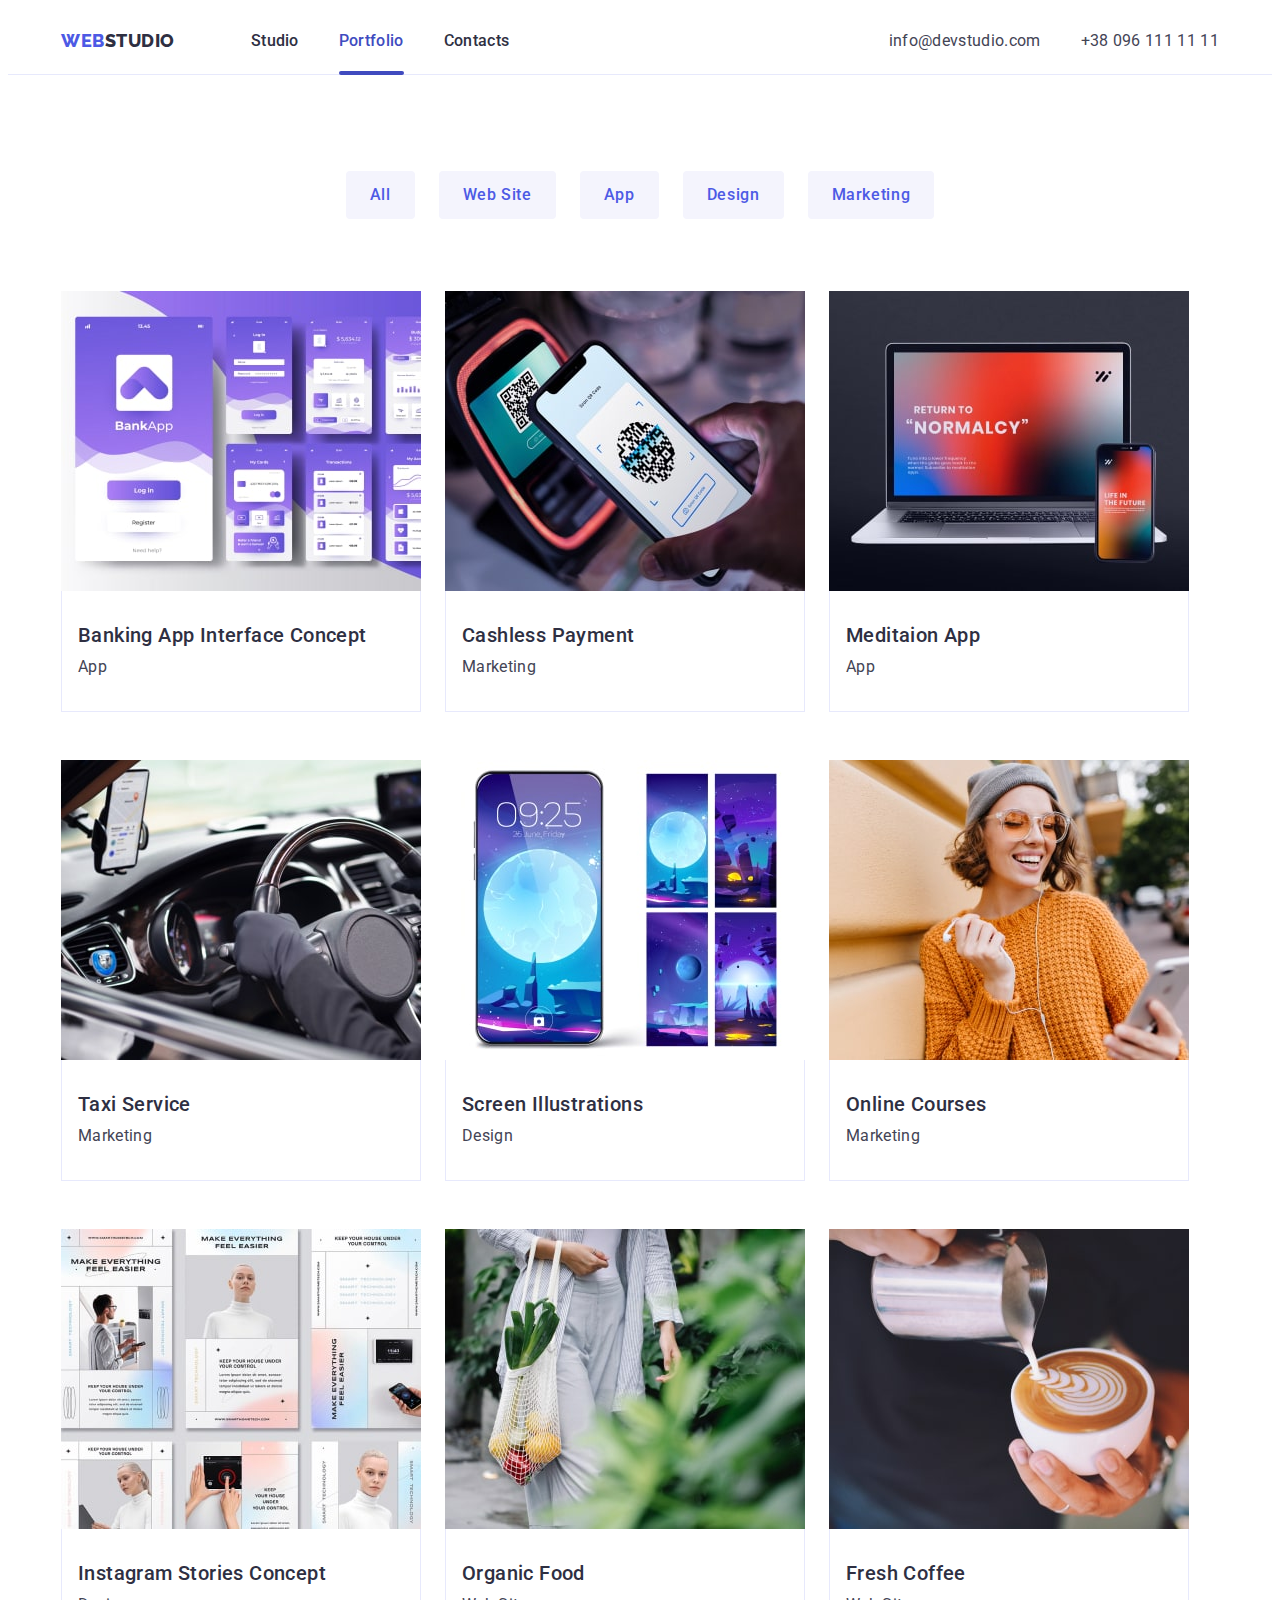
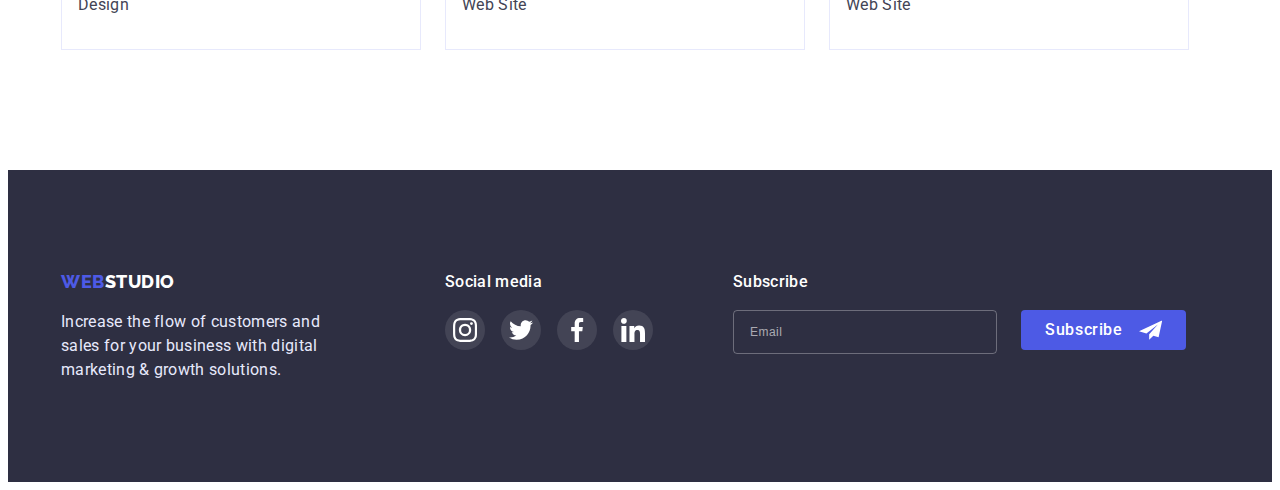
==== commit e2891be6: "icon modal pdg fixed" ====
--- a/portfolio.html
+++ b/portfolio.html
@@ -37,10 +37,10 @@
           >
           <ul class="header-list">
             <li class="header-item">
-              <a href="./index.html" class="nav-link active">Studio</a>
+              <a href="./index.html" class="nav-link">Studio</a>
             </li>
             <li class="header-item">
-              <a href="./portfolio.html" class="nav-link">Portfolio</a>
+              <a href="./portfolio.html" class="nav-link active">Portfolio</a>
             </li>
             <li class="header-item">
               <a href="./index.html" class="nav-link">Contacts</a>
--- a/css/style.css
+++ b/css/style.css
@@ -180,10 +180,7 @@
   width: 32px;
   height: 22px;
 }
-.mobile-menu {
-}
-.mobile-menu-icon {
-}
+
 .header-menu {
   width: 100%;
   height: 100%;
@@ -247,7 +244,6 @@
   text-transform: capitalize;
   color: var(--footer-nav-color);
 }
-
 .menu-contacts {
   list-style: none;
   text-decoration: none;
@@ -263,7 +259,6 @@
   text-decoration: none;
   width: 100%;
 }
-
 .menu-contacts-link {
   text-decoration: none;
   color: var(--contacts-color);
@@ -449,9 +444,7 @@
   background: var(--accent-button);
 }
 
-.footer-btn-icon {
-}
-.icon-tlgrm {
+.footer-btn > .icon-tlgrm {
   fill: var(--color-special-light);
 }
 /* --------------- gallery ----------- */
@@ -796,8 +789,8 @@
   left: 50%;
   transform: translate(-50%, -50%) scale(1);
   transition: transform 250ms cubic-bezier(0.32, 0, 0.67, 0);
-  width: 100%;
-  height: auto;
+  width: 392px;
+  height: 586px;
   background-color: var(--modal-background);
   border-radius: 4px;
   padding: 72px 24px 24px 24px;
@@ -1019,6 +1012,13 @@
   .cust-beauty {
     width: 100%;
   }
+  .modal {
+    width: 392px;
+    height: 586px;
+  }
+  .footer {
+    padding: 96px 15px;
+  }
 }
 
 @media screen and (min-width: 768px) {
@@ -1145,8 +1145,7 @@
   }
   /* footer */
   .footer {
-    padding-top: 96px;
-    padding-bottom: 96px;
+    padding: 96px 0;
   }
   .footer-deco {
     flex-direction: row;
@@ -1270,6 +1269,7 @@
     display: block;
     content: "";
     height: 112px;
+    border-radius: 4px;
     background-color: var(--secondary-bg-color);
     background-size: 64px 64px;
     background-repeat: no-repeat;
